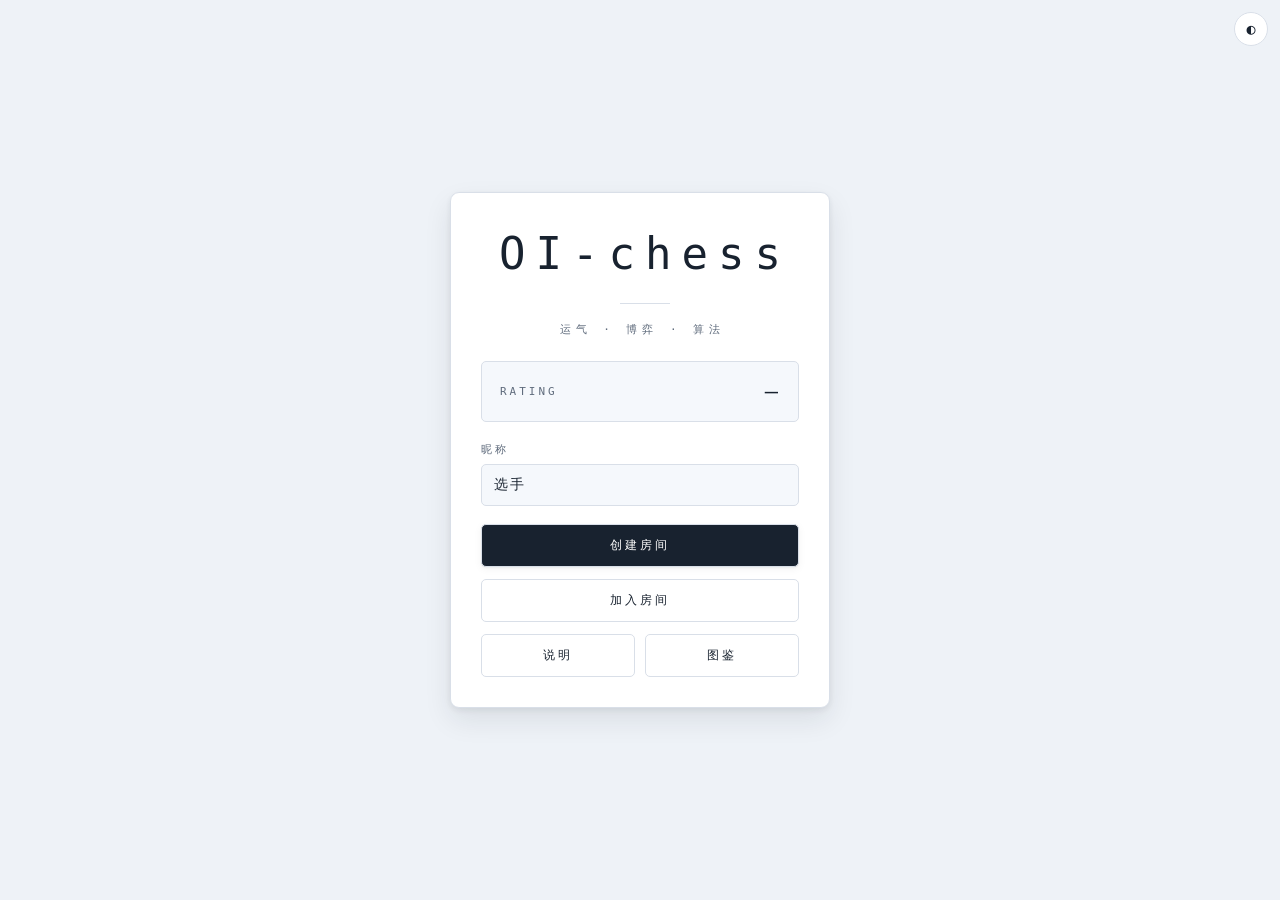
==== static/index.html @ ac48c3e6 "项目治理与可维护性（v1.7.5-maintainability） 批次 A：工程设施与文档 - 新增 MIT LICENSE（仓库 Public 但此前无授权声明） - 新增 GitHub Acti" ====
<!DOCTYPE html>
<html lang="zh-CN">
<head>
<meta charset="UTF-8">
<meta name="viewport" content="width=device-width, initial-scale=1.0, maximum-scale=1.0, user-scalable=no">
<title>OI-chess</title>
<meta name="oi-chess-release" content="v1.7.5-maintainability">
<link rel="stylesheet" href="/static/style.css?v=ui-polish-1">
</head>
<body>

<!-- ==================== 主菜单 ==================== -->
<div id="menu" class="screen active">
  <button class="theme-toggle" onclick="toggleTheme()" title="切换主题">◐</button>
  <div class="menu-content">
    <h1 class="logo">OI-chess</h1>
    <p class="subtitle">运气 · 博弈 · 算法</p>
    <div id="updateBanner" class="update-banner hidden" role="status"></div>

    <div class="profile-bar">
      <span class="profile-label">RATING</span>
      <span class="profile-rating" id="menuRating">—</span>
    </div>

    <div class="menu-actions">
      <div class="input-group">
        <label>昵称</label>
        <input type="text" id="nickname" value="选手" maxlength="12">
      </div>
      <button class="btn primary" onclick="createRoom()">创建房间</button>
      <button class="btn" onclick="showRoomList()">加入房间</button>
      <button class="btn" id="rejoinBtn" style="display:none" onclick="rejoin()">回到房间</button>
      <div class="menu-row">
        <button class="btn" onclick="openHelp()">说明</button>
        <button class="btn" onclick="openCodex()">图鉴</button>
      </div>
    </div>
    <div id="roomList" class="room-list hidden"></div>
  </div>
</div>

<!-- ==================== 等待大厅 ==================== -->
<div id="lobby" class="screen">
  <button class="theme-toggle" onclick="toggleTheme()" title="切换主题">◐</button>
  <div class="lobby-content">
    <h2>房间 <span id="roomIdLabel"></span></h2>
    <div id="playerList" class="player-list"></div>

    <div class="lobby-actions">
      <button class="btn" onclick="leaveRoom()">离开</button>
      <button class="btn primary" onclick="startGame()" id="startBtn">开始游戏</button>
    </div>

    <div class="chat-panel lobby-chat">
      <div class="chat-header"><span>聊天室</span></div>
      <div class="chat-messages" id="lobbyChatMessages"></div>
      <div class="chat-input-bar">
        <input type="text" id="lobbyChatInput" maxlength="200" placeholder="说点什么…"
               onkeydown="if(event.key==='Enter') sendChat('lobby')">
        <button class="btn small" onclick="sendChat('lobby')">发送</button>
      </div>
    </div>
  </div>
</div>

<!-- ==================== 游戏 ==================== -->
<div id="game" class="screen">

  <div class="game-controls">
    <button class="ctrl-btn fx-toggle" id="fxMode" onclick="toggleFxMode()" title="切换清晰 / 低特效模式" aria-label="切换特效强度" aria-pressed="false">FX</button>
    <button class="ctrl-btn" onclick="toggleTheme()" title="切换主题">◐</button>
    <button class="ctrl-btn danger" onclick="confirmExit()" title="退出对局">×</button>
  </div>

  <div class="game-layout">

    <!-- ========== 状态栏 ========== -->
    <aside class="panel panel-status">
      <div class="stat-group">
        <div class="stat">
          <span class="stat-label">心态</span>
          <div class="stat-bar"><div class="stat-fill" id="mindBar"></div></div>
          <span class="stat-value" id="mindVal">100</span>
        </div>
        <div class="stat">
          <span class="stat-label">理智</span>
          <div class="stat-bar"><div class="stat-fill" id="reasonBar"></div></div>
          <span class="stat-value" id="reasonVal">100</span>
        </div>
        <div class="stat">
          <span class="stat-label">精力</span>
          <div class="stat-bar"><div class="stat-fill" id="energyBar"></div></div>
          <span class="stat-value" id="energyVal">100</span>
        </div>
      </div>

      <div class="meta">
        <div><span>回合</span><span id="roundVal">1/10</span></div>
        <div><span>金币</span><span id="goldVal">10</span></div>
        <div><span>AC</span><span id="hpVal">100</span></div>
        <div><span>阶段</span><span id="phaseVal">准备</span></div>
        <div class="timer"><span id="timerLabel">倒计时</span><span id="timerVal">—</span></div>
      </div>

      <div class="opponents" id="opponents"></div>
      <div class="bonds hidden" id="bondList"></div>
      <small id="uiBuild" style="font-size:10px;color:var(--muted)">界面版本 ui-polish-1</small>
    </aside>

    <!-- ========== 棋盘 ========== -->
    <main class="panel panel-board">
      <div class="board-wrap" id="boardWrap">

        <!-- 准备阶段：4×8 正方形格子 -->
        <div id="prepBoard" class="board prep-board">
          <div class="grid-layer" id="gridLayerPrep"></div>
          <div class="cell-layer" id="cellLayerPrep"></div>
          <div class="unit-layer" id="unitLayerPrep"></div>
        </div>

        <!-- 战斗阶段：两块 4×8 上下排列，合并成 8×8 -->
        <div id="battleBoard" class="battle-board hidden">
          <div class="half-board opp-half" id="oppHalf">
            <div class="grid-layer" id="gridLayerOpp"></div>
            <div class="unit-layer" id="unitLayerOpp"></div>
          </div>
          <div class="half-board self-half" id="selfHalf">
            <div class="grid-layer" id="gridLayerSelf"></div>
            <div class="unit-layer" id="unitLayerSelf"></div>
          </div>
          <div class="fx-layer" id="fxLayer"></div>
        </div>

        <!-- 轮空提示 -->
        <div class="bye-badge hidden" id="byeBadge">轮 空</div>

      </div>

      <!-- 匹配 banner -->
      <div class="battle-banner hidden" id="battleBanner">
        <div class="banner-content">
          <span class="banner-name" id="bannerOpp">匹配中</span>
          <span class="banner-vs">VS</span>
          <span class="banner-name" id="bannerMe">你</span>
        </div>
      </div>
    </main>

    <!-- ========== 商店 / 备战席 ========== -->
    <aside class="panel panel-shop">
      <div class="shop">
        <div class="shop-header">
          <span>商店</span>
          <button class="btn small" id="refreshBtn" onclick="refreshShop()">刷新 免费</button>
        </div>
        <div id="shopList" class="shop-list"></div>
      </div>

      <div class="bench">
        <div class="bench-header">备战席</div>
        <div id="benchList" class="bench-list"></div>
      </div>

      <button class="btn primary ready-btn" onclick="toggleReady()" id="readyBtn">准备</button>
    </aside>

    <!-- ========== 聊天室 ========== -->
    <div class="panel panel-chat">
      <div class="chat-panel">
        <div class="chat-header"><span>聊天室</span></div>
        <div class="chat-messages" id="gameChatMessages"></div>
        <div class="chat-input-bar">
          <input type="text" id="gameChatInput" maxlength="200" placeholder="说点什么…"
                 onkeydown="if(event.key==='Enter') sendChat('game')">
          <button class="btn small" onclick="sendChat('game')">发送</button>
        </div>
      </div>
    </div>

  </div>

  <!-- ========== 结束横幅 ========== -->
  <div id="endBanner" class="end-banner hidden">
    <div class="end-inner">
      <div class="end-title" id="endTitle">胜利</div>
      <div class="end-sub" id="endSub"></div>
      <button class="btn primary" onclick="confirmExit()">返回主菜单</button>
    </div>
  </div>

  <div id="toast" class="toast"></div>
</div>

<!-- ==================== 说明模态框 ==================== -->
<div id="helpModal" class="modal">
  <div class="modal-inner">
    <button class="modal-close" onclick="closeModal('helpModal')">×</button>
    <h2 class="modal-title">游戏说明</h2>
    <div class="modal-body">
      <h3>一、回合流程</h3>
      <p>准备期（可购买、布阵，<b>无倒计时</b>）→ 所有存活玩家点击「准备」后<b>立即开战</b> → 战斗 30s（两块 4×8 棋盘合并为 8×8，棋子自动博弈）→ 结算 → 下一回合。</p>

      <h3>二、半场与站位</h3>
      <p>每人拥有 <b>4 行 × 8 列 = 32 格</b> 半场，最多 15 个棋子。8 人合计 256 格 = 16×16 大棋盘。棋盘格子始终是正方形，视角固定：自己永远在下方。</p>
      <p><b>双方完全镜像</b>：不管你是 A 还是 B，准备期棋盘的 <b>第 0 行都是自己的前排</b>（贴着中线），第 3 行都是后排；战斗期这一行也始终画在你半场最靠近对手的位置。同一份布阵放在谁手里含义完全一样。</p>
      <p>战斗中棋子不会越过中线：自己 y ∈ [4,7]，对手 y ∈ [0,3]。因此 <b>两个半场之间的最小距离是 4</b>，射程低于 4 的棋子将永远打不到对面后排——所有卡牌射程都 ≥ 4。棋子会优先沿较远的轴接近目标，该轴被中线挡住时自动改走另一轴，所以近战一定会绕到你面前。</p>

      <h3>三、属性</h3>
      <ul>
        <li><b>心态</b>（0~100）：≥70 造成伤害 <b>+10%</b>；&lt;30 造成伤害 <b>减半</b>、承受伤害 <b>+10%</b>；归零立即退赛。</li>
        <li><b>理智</b>（0~100）：买卡消耗，每回合 +16。归零后 <b>无法再购买任何卡牌</b>，且每回合额外 -8 心态（崩溃）。</li>
        <li><b>精力</b>（0~100）：买卡消耗卡面标注的数额，<b>主动技每次释放只花 1 点</b>（被动技不花），每回合 +25，卖卡返还一半。战斗结束时剩余的精力保留到下一回合。</li>
      </ul>

      <h3>四、攻击与技能</h3>
      <ul>
        <li>普攻 CD <b>2s</b>，被 BFS 减速后 CD <b>3s</b></li>
        <li>主动技 CD <b>6s</b>，每次释放消耗 <b>1 点精力</b>；精力为 0 时本次退回普攻</li>
        <li>全局伤害统一 <b>×1/3</b>，向下取整，无随机浮动</li>
        <li>只攻击本回合配对的对手，绝不打友军</li>
        <li>每张卡都有独立机制：<b>50 张卡 = 50 种技能</b>（14 张主动 / 36 张被动），互不重复，卡面描述即实际结算</li>
        <li>同流派的棋子会形成<b>羁绊</b>：2 / 4 / 6 张逐档激活，详见「十二、羁绊」</li>
        <li>同一费用的卡消耗相同，但<b>攻击/生命会按技能强弱微调</b>：技能越强，基础数值越低。数值都写在卡面上</li>
      </ul>

      <h3>五、生命、护盾与回血</h3>
      <ul>
        <li>卡牌显示 <b>当前生命/总生命</b>，新卡满血；有护盾时额外显示 <b>+N</b></li>
        <li>护盾先于生命被消耗，由「剪枝」产生，上限为生命上限的 50%</li>
        <li>生命 ≤ 0 时本场阵亡，但棋子保留在棋盘上，下一轮准备期按恢复规则复活</li>
        <li>治疗不能超过上限，回血向下取整</li>
        <li>每回合准备期，棋盘和备战席卡牌恢复已损生命值的 <b>70%</b></li>
      </ul>

      <h3>六、金币与等级</h3>
      <p>每回合金币 = max(18, (10 + 表现加成) × 1.2)，上限 <b>24</b>。等级每 2 回合 +1（1→5 级）。商店只刷新最低费（1 费）棋子，棋子价格不变；每轮首次刷新免费，第二次 <b>2 金</b>，之后每次 <b>+1 金</b>。</p>

      <h3>七、空场惩罚</h3>
      <p>战斗阶段只要你的棋盘为空，每 <b>2 秒</b> 扣 1 AC，实时淘汰——轮空玩家同样生效，制裁挂机不放棋子的玩家。</p>

      <h3>八、配对</h3>
      <ul>
        <li>每回合所有存活玩家参与配对，优先避开上一轮的对手，其次按血量接近配对</li>
        <li>人数为奇数时，一人 <b>轮空</b>，不扣血、不显示对手</li>
        <li>轮空玩家照常获得金币</li>
        <li>被淘汰的玩家不再参与配对；中途退出的玩家本轮即判出局，回合结束时清理</li>
      </ul>

      <h3>九、胜负与 Rating</h3>
      <ul>
        <li>小轮胜负按双方存活棋子的<b>星级之和</b>判定，败者 AC 减少两者之差</li>
        <li>AC ≤ 0 或心态 = 0：淘汰，<b>-20 Rating</b></li>
        <li>10 回合结束或只剩 1 人：金币最多者胜，Rating += 金币 / 3</li>
        <li>中途退出：<b>-30 Rating</b></li>
        <li>开局最少 2 人，不再要求偶数</li>
        <li>每个房间每局只为每名玩家记一次战绩（games 只在这里 +1）</li>
      </ul>

      <h3>十、操作</h3>
      <ul>
        <li>点商店卡 → 购买到备战席；卡面灰掉表示金币 / 精力 / 理智不足或备战席已满</li>
        <li>点备战席卡 → 选中 → 点自己半场空格 → 放置</li>
        <li>点自己的棋子 → 收回备战席；卖出 1 星返还购买金币，2 星返还 3 份金币−1，3 星返还 9 份金币−1，精力/理智按份数返还一半</li>
        <li>战斗期间禁止操作；除主动技外，所有被动都是常驻生效</li>
      </ul>

      <h3>十一、升星 / 合成</h3>
      <ul>
        <li>3 张<b>同名同星级</b>棋子自动合成下一星；3 张 2 星合成 3 星，最高 <b>3 星</b></li>
        <li>每升 1 星，生命与攻击 <b>×1.8</b>（2 星 1.8 倍，3 星 3.24 倍），技能伤害随攻击同步提高</li>
        <li>三张中只要有棋子在场上，合成后就留在场上（取第一张场上棋子的位置）；否则留在备战席第一张的位置</li>
        <li>合成后的棋子<b>满血</b>；遗传算法的击杀层数取三张中的最大值，仍最多 3 层</li>
        <li>棋子右上角显示 ★/★★/★★★；商店卡会显示已拥有进度，备战席满时若买下即可合成仍可购买</li>
      </ul>

      <h3>十二、羁绊</h3>
      <ul>
        <li>按<b>流派</b>统计你场上的棋子数量，同流派达到 <b>2 / 4 / 6</b> 张时自动激活对应档位</li>
        <li>档位 1：同流派棋子<b>攻击 +6%</b>；档位 2：再<b>生命 +8%</b>；档位 3：再<b>承伤 -6%</b></li>
        <li>羁绊只统计<b>你自己</b>场上的棋子，对手棋子不计入；开战后按上场时的羁绊结算</li>
        <li>左侧状态栏实时显示各流派的数量、当前档位与距离下一档还差几张</li>
        <li>场上最多 <b>20</b> 个棋子，备战席最多 <b>10</b> 张</li>
      </ul>
    </div>
  </div>
</div>

<!-- ==================== 图鉴模态框 ==================== -->
<div id="codexModal" class="modal">
  <div class="modal-inner modal-wide">
    <button class="modal-close" onclick="closeModal('codexModal')">×</button>
    <h2 class="modal-title">卡牌图鉴</h2>
    <div class="modal-body">
      <div id="codexList" class="codex-list">加载中…</div>
    </div>
  </div>
</div>

<script src="/static/script.js?v=ui-polish-1"></script>
</body>
</html>
---- static/style.css ----
:root {
  /* 页面底与面板表面分层；文字用柔和墨色，边框由纯黑改为低对比灰线 */
  --bg: #ffffff;
  --fg: #18222f;
  --muted: #5f6b7c;
  --line: #d9dfe8;
  --panel: #f4f7fb;
  --soft: #e6ebf2;

  --page: #eef2f7;
  --surface: #ffffff;
  --surface-2: #f5f8fc;
  --border-strong: #b7c2d1;
  --grid-line: #c6d1e0;
  --accent: #2f68d2;
  --accent-soft: #e9f0fd;
  --radius: 9px;
  --radius-sm: 5px;
  --shadow-sm: 0 1px 2px rgba(24, 34, 47, .05), 0 2px 8px rgba(24, 34, 47, .05);
  --shadow-md: 0 2px 6px rgba(24, 34, 47, .08), 0 12px 28px rgba(24, 34, 47, .09);

  --p0: #e88f8f; --p1: #e8b87f; --p2: #d8c87f; --p3: #8fc88f;
  --p4: #7fc8c8; --p5: #7fa0d8; --p6: #b09fd8; --p7: #a8a8a8;

  --dmg-color: #c9504f;
  --heal-color: #3f8a52;
  --skill-color: #8a5fa8;
  --debuff-color: #8a9099;
}
[data-theme="dark"] {
  --bg: #0f151d;
  --fg: #e8edf4;
  --muted: #97a3b5;
  --line: #2d3949;
  --panel: #161f2a;
  --soft: #243040;

  --page: #0a0f16;
  --surface: #151e29;
  --surface-2: #1c2734;
  --border-strong: #3d4b5f;
  --grid-line: #34425a;
  --accent: #6fa6ff;
  --accent-soft: #1b2c47;
  --shadow-sm: 0 1px 2px rgba(0, 0, 0, .35), 0 2px 10px rgba(0, 0, 0, .25);
  --shadow-md: 0 3px 10px rgba(0, 0, 0, .45), 0 14px 32px rgba(0, 0, 0, .38);

  --p0: #ff9f9f; --p1: #ffc38f; --p2: #e8dc9f; --p3: #9fdf9f;
  --p4: #9fe0e0; --p5: #9fbfff; --p6: #c8b0ff; --p7: #c8c8c8;

  --dmg-color: #ff8f8f;
  --heal-color: #8fd48f;
  --skill-color: #c8a6e0;
  --debuff-color: #b8b8b8;
}
* { margin: 0; padding: 0; box-sizing: border-box; }
html, body { height: 100%; overflow: hidden; -webkit-tap-highlight-color: transparent; }
body {
  font-family: 'SF Mono', Menlo, Consolas, monospace;
  /* 页面底比面板略深一档，三栏与卡片的白色表面才有层次 */
  background: var(--page); color: var(--fg);
  transition: background .3s, color .3s; font-size: 12px; line-height: 1.4;
}
.hidden { display: none !important; }
.screen { position: fixed; inset: 0; display: none; overflow: auto; }
.screen.active { display: flex; }

.theme-toggle, .ctrl-btn {
  width: 34px; height: 34px;
  border: 1px solid var(--line);
  background: var(--bg); color: var(--fg);
  font-size: 15px; cursor: pointer; border-radius: 50%;
  display: flex; align-items: center; justify-content: center;
  transition: all .2s; font-family: inherit; line-height: 1; padding: 0;
  user-select: none;
}
.theme-toggle { position: fixed; top: 12px; right: 12px; z-index: 100; }
.theme-toggle:hover { background: var(--fg); color: var(--bg); }
/* Top toolbar row: keeps controls off every panel instead of floating over them. */
.game-controls { display: flex; gap: 6px; align-self: flex-end; flex-shrink: 0; margin: 8px 10px 0; }
.ctrl-btn:hover { background: var(--fg); color: var(--bg); }
.ctrl-btn.danger { font-size: 18px; font-weight: 300; }
.ctrl-btn.danger:hover { background: #c0392b; border-color: #c0392b; color: #fff; }

.btn {
  padding: 12px 20px; background: transparent; border: 1px solid var(--line);
  color: var(--fg); font-size: 12px; letter-spacing: 3px;
  cursor: pointer; font-family: inherit; transition: all .2s; white-space: nowrap;
}
.btn:hover { background: var(--fg); color: var(--bg); }
.btn.primary { background: var(--fg); color: var(--bg); }
.btn.primary:hover { background: transparent; color: var(--fg); }
.btn.small { padding: 5px 9px; font-size: 11px; letter-spacing: 1px; }
.btn:disabled { opacity: .3; cursor: not-allowed; }
.btn:disabled:hover { background: transparent; color: var(--fg); }
.btn.primary:disabled:hover { background: var(--fg); color: var(--bg); }

#menu { align-items: center; justify-content: center; }
.menu-content { text-align: center; max-width: 380px; width: 100%; padding: 30px; }
.logo { font-size: 44px; font-weight: 200; letter-spacing: 10px; padding-left: 10px; margin-bottom: 12px; }
.logo::after { content: ''; display: block; width: 50px; height: 1px; background: var(--line); margin: 18px auto; }
.subtitle { font-size: 11px; color: var(--muted); letter-spacing: 5px; margin-bottom: 24px; padding-left: 5px; }
.profile-bar {
  display: flex; justify-content: space-between; align-items: center;
  padding: 14px 18px; border: 1px solid var(--line); margin-bottom: 20px; letter-spacing: 3px;
}
.profile-label { font-size: 11px; color: var(--muted); }
.profile-rating { font-size: 22px; font-weight: 300; letter-spacing: 2px; font-variant-numeric: tabular-nums; }
.menu-actions { display: flex; flex-direction: column; gap: 12px; }
.menu-row { display: flex; gap: 10px; }
.menu-row .btn { flex: 1; }
.input-group { text-align: left; margin-bottom: 6px; }
.input-group label { display: block; font-size: 11px; color: var(--muted); margin-bottom: 6px; letter-spacing: 3px; }
.input-group input {
  width: 100%; padding: 12px; background: transparent; border: 1px solid var(--line);
  color: var(--fg); font-size: 14px; font-family: inherit; outline: none; letter-spacing: 2px;
}
.input-group input:focus { background: var(--panel); }
/* 启动前检查更新的提示条：默认隐藏，只在发现新 Release 时插入主菜单。 */
.update-banner {
  position: relative; margin: 0 0 18px; padding: 9px 30px 9px 10px;
  border: 1px solid var(--heal-color); border-radius: 6px;
  background: var(--panel); color: var(--fg);
  font-size: 11px; line-height: 1.6; text-align: left; letter-spacing: 0;
}
.update-banner b { color: var(--heal-color); }
.update-banner .update-links { display: flex; gap: 12px; margin-top: 4px; }
.update-banner a { color: var(--heal-color); text-decoration: underline; }
.update-banner button {
  position: absolute; top: 4px; right: 6px;
  border: 0; background: transparent; color: var(--muted);
  font-size: 15px; cursor: pointer; font-family: inherit; line-height: 1;
}

.room-list { margin-top: 20px; text-align: left; border: 1px solid var(--line); max-height: 240px; overflow: auto; }
.room-item {
  padding: 12px 14px; border-bottom: 1px solid var(--line);
  cursor: pointer; display: flex; justify-content: space-between;
  align-items: center; font-size: 12px; transition: background .15s;
}
.room-item:last-child { border-bottom: none; }
.room-item:hover { background: var(--panel); }
.room-item .room-id { font-size: 11px; color: var(--muted); margin-top: 3px; }

#lobby { align-items: center; justify-content: center; }
.lobby-content { text-align: center; max-width: 480px; width: 100%; padding: 24px; }
.lobby-content h2 { font-weight: 200; letter-spacing: 5px; margin-bottom: 24px; font-size: 20px; }
#roomIdLabel { color: var(--muted); font-size: 14px; letter-spacing: 3px; }
.player-list { border: 1px solid var(--line); margin-bottom: 16px; }
.player-item {
  padding: 12px 16px; border-bottom: 1px solid var(--line);
  display: flex; justify-content: space-between; align-items: center;
  text-align: left; font-size: 13px; letter-spacing: 2px;
}
.player-item:last-child { border-bottom: none; }
.color-dot {
  display: inline-block; width: 10px; height: 10px; border-radius: 50%;
  margin-right: 8px; vertical-align: middle; border: 1px solid var(--line);
}
.host-tag { font-size: 11px; padding: 2px 8px; border: 1px solid var(--line); letter-spacing: 2px; }
.lobby-actions { display: flex; gap: 12px; justify-content: center; margin-bottom: 16px; }

.chat-panel {
  display: flex; flex-direction: column;
  border: 1px solid var(--line); background: var(--bg); min-height: 0;
}
.lobby-chat { height: 200px; text-align: left; }
.chat-header {
  padding: 8px 12px; border-bottom: 1px solid var(--line);
  font-size: 11px; letter-spacing: 3px; color: var(--muted); flex-shrink: 0;
}
.chat-messages {
  flex: 1; overflow-y: auto; padding: 8px 12px;
  display: flex; flex-direction: column; gap: 4px; font-size: 12px; min-height: 0;
}
.chat-msg { word-break: break-word; letter-spacing: 0.5px; }
.chat-msg .chat-name { color: var(--muted); margin-right: 6px; }
.chat-msg.self .chat-name { color: var(--fg); font-weight: 700; }
.chat-msg.system { color: var(--muted); font-style: italic; text-align: center; font-size: 11px; letter-spacing: 2px; }
.chat-input-bar {
  display: flex; gap: 4px; padding: 6px; border-top: 1px solid var(--line); flex-shrink: 0;
}
.chat-input-bar input {
  flex: 1; min-width: 0; padding: 6px 8px;
  background: transparent; border: 1px solid var(--line);
  color: var(--fg); font-family: inherit; font-size: 12px; outline: none; letter-spacing: 1px;
}
.chat-input-bar input:focus { background: var(--panel); }

#game.active { display: flex; flex-direction: column; overflow: hidden; }
.game-layout {
  display: grid;
  grid-template-columns: 170px 1fr 240px;
  grid-template-rows: 1fr auto;
  grid-template-areas: "status board shop" "chat chat chat";
  gap: 10px; height: auto; flex: 1; min-height: 0; padding: 10px;
}
.panel {
  border: 1px solid var(--line); background: var(--bg);
  min-width: 0; min-height: 0; overflow: hidden;
  padding: 12px; display: flex; flex-direction: column; gap: 12px;
}
.panel-status { grid-area: status; }
.panel-board { grid-area: board; padding: 0; position: relative; overflow: hidden; }
.panel-shop { grid-area: shop; }
.panel-chat { grid-area: chat; padding: 0; height: 130px; }
.panel-chat .chat-panel { border: none; height: 100%; }

.stat-group { display: flex; flex-direction: column; gap: 10px; }
.stat { display: grid; grid-template-columns: 34px 1fr 30px; gap: 6px; align-items: center; font-size: 11px; letter-spacing: 1px; }
.stat-bar { height: 5px; border: 1px solid var(--line); overflow: hidden; position: relative; }
.stat-fill { height: 100%; background: var(--fg); transition: width .3s; width: 100%; }
.stat-value { text-align: right; font-size: 11px; font-variant-numeric: tabular-nums; }
.meta {
  display: flex; flex-direction: column; gap: 6px;
  font-size: 11px; letter-spacing: 1px;
  padding-top: 10px; border-top: 1px solid var(--line);
}
.meta > div { display: flex; justify-content: space-between; }
.meta .timer { color: var(--dmg-color); font-weight: 700; font-variant-numeric: tabular-nums; }
.opponents { padding-top: 10px; border-top: 1px solid var(--line); font-size: 11px; overflow-y: auto; }
.opp { display: flex; justify-content: space-between; padding: 4px 0; letter-spacing: 1px; align-items: center; }
.opp.self { font-weight: 700; }
.opp.opponent { text-decoration: underline; text-underline-offset: 3px; }
.opp.dead { opacity: 0.4; }
.opp.dead span:first-child { text-decoration: line-through; }
.opp-tag { font-size: 9px; color: var(--muted); letter-spacing: 1px; }

/* ---------- 羁绊面板：同流派 2/4/6 档自动激活 ---------- */
.bonds {
  padding-top: 10px; border-top: 1px solid var(--line);
  font-size: 11px; letter-spacing: 1px;
  flex: 0 1 auto; min-height: 0; overflow-y: auto;
}
.bonds-title { color: var(--muted); font-size: 10px; margin-bottom: 6px; }
.bond {
  display: grid; grid-template-columns: 1fr auto auto;
  grid-template-areas: "name count next" "dots dots dots" "eff eff eff";
  gap: 2px 4px; padding: 4px 0;
  border-bottom: 1px dotted var(--line); align-items: center;
}
.bond:last-child { border-bottom: none; }
.bond-name { grid-area: name; }
.bond.on .bond-name { font-weight: 700; }
.bond-count { grid-area: count; font-variant-numeric: tabular-nums; }
.bond-next { grid-area: next; font-size: 9px; color: var(--muted); }
.bond-max { opacity: 0.6; }
.bond-dots { grid-area: dots; display: flex; gap: 3px; }
.bond-dot { width: 5px; height: 5px; border-radius: 50%; border: 1px solid var(--line); }
.bond-dot.on { background: var(--fg); border-color: var(--fg); }
.bond-eff { grid-area: eff; font-size: 9px; color: var(--muted); }
.bond.on .bond-eff { color: var(--fg); }
.bond-none { opacity: 0.45; }

.board-wrap {
  width: 100%; height: 100%; min-width: 0; min-height: 0;
  display: flex; align-items: center; justify-content: center;
  padding: 12px; position: relative; overflow: hidden;
}
.board.prep-board {
  position: relative; background: var(--bg); border: 1px solid var(--line);
  user-select: none; touch-action: manipulation;
  --cell-size: 30px;
}
.battle-board {
  position: relative; display: flex; flex-direction: column;
  align-items: center; gap: 0;
  /* 战斗棋盘从首帧即为合并的 8×8：旧的 60px 分离间距不计入
     fitBoard 的可用高度，半屏时两块半场会被 board-wrap 裁掉；
     FX 层又按合并坐标绘制，分离状态会让弹道与棋子错位。
     .merged / .solo 仍保留，供渲染代码与轮空逻辑使用。 */
  --cell-size: 30px;
}
.battle-board.merged { gap: 0; }
.half-board {
  position: relative; background: var(--bg); border: 1px solid var(--line);
}
.grid-layer, .cell-layer, .unit-layer, .fx-layer {
  position: absolute; inset: 0; pointer-events: none;
}
.cell-layer { pointer-events: auto; }
.fx-layer { z-index: 10; pointer-events: none; overflow: hidden; }
.grid-layer { display: grid; }
.grid-cell { border-right: 1px solid var(--grid-line); border-bottom: 1px solid var(--grid-line); }
.grid-cell.no-right { border-right: none; }
.grid-cell.no-bottom { border-bottom: none; }
.cell { position: absolute; cursor: pointer; transition: background .15s; }
.cell:hover { background: rgba(128, 128, 128, 0.06); }

.unit {
  position: absolute; left: 0; top: 0; padding: 1px; z-index: 5;
  --owner-color: var(--p7);
  will-change: transform;
}
.unit-inner {
  position: relative;
  width: 100%; height: 100%;
  border: 1px solid var(--owner-color);
  background: var(--bg);
  overflow: hidden;
  transition: border-color .18s;
}
.unit.self .unit-inner { border-width: 2px; }
/* 羁绊徽标：棋子左上角的档位点，亮几颗就是第几档 */
.unit-bond {
  position: absolute; top: 1px; left: 2px;
  display: flex; gap: 2px; z-index: 3; pointer-events: none;
}
.unit-bond i {
  width: calc(var(--cell-size) * 0.16); height: calc(var(--cell-size) * 0.16);
  border-radius: 50%; background: rgba(255, 255, 255, .14);
}
.unit-bond i.on {
  background: #f7b731; box-shadow: 0 0 4px rgba(247, 183, 49, .9);
}
.unit-bond[data-tier="3"] i.on {
  background: #ff6b6b; box-shadow: 0 0 5px rgba(255, 107, 107, .9);
}
.unit-name {
  font-weight: 700; font-size: calc(var(--cell-size) * 0.24);
  white-space: nowrap; overflow: hidden; text-overflow: ellipsis;
  max-width: 100%; letter-spacing: 0; color: var(--owner-color);
}
.unit-stat {
  font-size: calc(var(--cell-size) * 0.15);
  color: var(--muted); font-variant-numeric: tabular-nums;
}
.unit-body.hit { animation: shake .26s ease-out; }
@keyframes shake {
  0%, 100% { transform: translate(0, 0); }
  20% { transform: translate(-2px, 0); }
  40% { transform: translate(2px, 0); }
  60% { transform: translate(-1px, 1px); }
  80% { transform: translate(1px, -1px); }
}

.float-text {
  position: absolute; font-weight: 700; pointer-events: none; white-space: nowrap;
  letter-spacing: 0; transform: translate(-50%, -50%); z-index: 20;
  text-shadow: 0 0 3px var(--bg), 0 0 3px var(--bg), 0 0 3px var(--bg);
  font-variant-numeric: tabular-nums;
}
.float-text.damage { color: var(--dmg-color); font-size: 14px; animation: floatUp 1s ease-out forwards; }
.float-text.heal { color: var(--heal-color); font-size: 14px; animation: floatUp 1s ease-out forwards; }
.float-text.skill { color: var(--skill-color); font-size: 12px; letter-spacing: 2px; animation: floatUp 1.2s ease-out forwards; }
@keyframes floatUp {
  0%   { opacity: 0; transform: translate(-50%, -50%) scale(0.72); }
  12%  { opacity: 1; transform: translate(-50%, -56%) scale(1.14); }
  28%  { opacity: 1; transform: translate(-50%, -76%) scale(1.0); }
  60%  { opacity: 1; }
  100% { opacity: 0; transform: translate(-50%, -180%) scale(0.94); }
}

.projectile {
  position: absolute; width: 12px; height: 12px; border-radius: 50%;
  background: var(--fx-color, var(--p0));
  box-shadow: 0 0 8px var(--fx-color, var(--p0));
  transform: translate(-50%, -50%);
  pointer-events: none; z-index: 15;
}

.battle-banner {
  position: absolute; top: 50%; left: 50%;
  transform: translate(-50%, -50%);
  background: var(--bg); border: 1px solid var(--line);
  padding: 16px 40px; z-index: 200;
  animation: bannerFade 2.9s cubic-bezier(.2, .8, .3, 1) forwards;
}
.battle-banner .banner-content {
  display: flex; gap: 24px; align-items: center;
  font-size: 20px; letter-spacing: 4px;
}
.battle-banner .banner-vs {
  font-weight: 200; color: var(--muted); font-size: 14px; letter-spacing: 3px;
}
@keyframes bannerFade {
  0%   { opacity: 0; transform: translate(-50%, -50%) scale(0.85); }
  15%  { opacity: 1; transform: translate(-50%, -50%) scale(1); }
  80%  { opacity: 1; }
  100% { opacity: 0; transform: translate(-50%, -60%) scale(1); }
}

.shop, .bench { display: flex; flex-direction: column; gap: 8px; min-height: 0; }
.shop { flex: 1; overflow: hidden; }
.shop-header, .bench-header {
  display: flex; justify-content: space-between; align-items: center;
  font-size: 11px; letter-spacing: 3px;
  padding-bottom: 6px; border-bottom: 1px solid var(--line); flex-shrink: 0;
}
.shop-list { display: flex; flex-direction: column; gap: 5px; overflow-y: auto; flex: 1; min-height: 0; }
.shop-card {
  border: 1px solid var(--line); padding: 8px; cursor: pointer;
  transition: background .15s; font-size: 11px; flex-shrink: 0;
}
.shop-card:hover { background: var(--panel); }
.shop-card.disabled { opacity: .35; cursor: not-allowed; }
.shop-card.disabled:hover { background: transparent; }
.card-name {
  font-weight: 700; display: flex; justify-content: space-between;
  align-items: center; margin-bottom: 3px; font-size: 11px; letter-spacing: 1px;
}
.card-cost { font-size: 11px; }
.card-trait { font-size: 10px; color: var(--muted); margin-bottom: 3px; letter-spacing: 0.5px; }
.card-stats { font-size: 10px; color: var(--fg); opacity: .9; margin-bottom: 3px; letter-spacing: 0.5px; font-weight: 700; }
.card-flavor {
  font-size: 10px; color: var(--muted); line-height: 1.35;
  font-style: italic; opacity: .85; margin-bottom: 2px;
}
.card-desc { font-size: 10px; color: var(--fg); opacity: .92; line-height: 1.4; }
.bench-list { display: flex; flex-wrap: wrap; gap: 3px; min-height: 40px; overflow-y: auto; }
.bench-card {
  border: 1px solid var(--line); padding: 3px 7px;
  font-size: 11px; cursor: pointer; transition: all .15s; letter-spacing: 1px;
}
.bench-card:hover { background: var(--panel); }
.bench-card.selected { background: var(--fg); color: var(--bg); }
.ready-btn { margin-top: auto; flex-shrink: 0; }
.ready-btn.ready { background: transparent; color: var(--fg); }

.modal {
  position: fixed; inset: 0; background: rgba(0, 0, 0, 0.45);
  display: none; align-items: center; justify-content: center;
  z-index: 300; padding: 20px;
}
.modal.active { display: flex; }
.modal-inner {
  position: relative; background: var(--bg); color: var(--fg);
  border: 1px solid var(--line); max-width: 520px; width: 100%; max-height: 85vh;
  display: flex; flex-direction: column;
}
.modal-wide { max-width: 760px; }
.modal-close {
  position: absolute; top: 10px; right: 10px; width: 30px; height: 30px;
  border: 1px solid var(--line); background: var(--bg); color: var(--fg);
  border-radius: 50%; cursor: pointer; font-size: 16px; line-height: 1;
  font-family: inherit; display: flex; align-items: center; justify-content: center; padding: 0;
}
.modal-close:hover { background: var(--fg); color: var(--bg); }
.modal-title {
  padding: 20px 24px; font-weight: 200; letter-spacing: 6px; font-size: 20px;
  border-bottom: 1px solid var(--line); flex-shrink: 0;
}
.modal-body { padding: 20px 24px; overflow-y: auto; font-size: 13px; line-height: 1.75; letter-spacing: 0.5px; }
.modal-body h3 { font-size: 13px; font-weight: 700; margin: 16px 0 8px; letter-spacing: 2px; }
.modal-body h3:first-child { margin-top: 0; }
.modal-body p { margin-bottom: 8px; }
.modal-body ul { padding-left: 20px; margin-bottom: 8px; }
.modal-body li { margin-bottom: 4px; }
.modal-body b { font-weight: 700; }
.codex-list { display: grid; grid-template-columns: repeat(2, 1fr); gap: 8px; }
.codex-note {
  grid-column: 1 / -1; font-size: 11px; line-height: 1.6;
  color: var(--muted); padding: 6px 0; border-bottom: 1px solid var(--line);
}
.codex-note b { color: var(--fg); }
.codex-card { border: 1px solid var(--line); padding: 10px; display: flex; flex-direction: column; gap: 4px; font-size: 11px; }
.codex-card .cc-head { display: flex; justify-content: space-between; align-items: baseline; font-size: 12px; font-weight: 700; }
.codex-card .cc-meta { color: var(--muted); font-size: 10px; }
.codex-card .cc-skill { display: flex; justify-content: space-between; align-items: baseline; gap: 6px; }
.codex-card .cc-skill-name { font-size: 11px; font-weight: 700; }
.codex-card .cc-skill-id { font-size: 9px; color: var(--muted); font-family: ui-monospace, Menlo, Consolas, monospace; }
.codex-card .cc-stats { font-size: 10px; color: var(--muted); font-variant-numeric: tabular-nums; }
.codex-card .cc-flavor {
  font-size: 11px; line-height: 1.4; margin-top: 4px;
  font-style: italic; color: var(--muted); opacity: .85;
}
.codex-card .cc-desc { font-size: 11px; line-height: 1.4; margin-top: 2px; }
.codex-section {
  grid-column: 1 / -1; font-size: 12px; letter-spacing: 3px;
  color: var(--muted); padding: 8px 0 4px;
  border-bottom: 1px solid var(--line); margin-top: 8px;
}
.codex-section:first-child { margin-top: 0; }

.end-banner {
  position: fixed; inset: 0; background: rgba(0, 0, 0, 0.5);
  display: flex; align-items: center; justify-content: center; z-index: 400;
}
.end-inner {
  background: var(--bg); color: var(--fg); border: 1px solid var(--line);
  padding: 40px 60px; text-align: center;
  display: flex; flex-direction: column; gap: 20px; max-width: 400px;
}
.end-title { font-size: 42px; font-weight: 200; letter-spacing: 12px; padding-left: 12px; }
.end-sub { font-size: 12px; color: var(--muted); letter-spacing: 3px; }

.toast {
  position: fixed; bottom: 30px; left: 50%; transform: translateX(-50%);
  background: var(--fg); color: var(--bg); padding: 10px 20px;
  font-size: 11px; letter-spacing: 2px;
  opacity: 0; pointer-events: none; transition: opacity .3s;
  z-index: 1000; white-space: normal; text-align: center; max-width: calc(100vw - 24px);
}
.toast.show { opacity: 1; }

@media (max-width: 1000px) {
  .game-layout {
    grid-template-columns: 1fr;
    grid-template-rows: auto 1fr auto auto;
    grid-template-areas: "status" "board" "shop" "chat";
    gap: 8px; padding: 8px;
  }
  .panel { padding: 8px 10px; gap: 8px; }
  .panel-chat { height: 110px; padding: 0; }
  .panel-status { flex-direction: row; align-items: center; overflow-x: auto; overflow-y: hidden; flex-wrap: nowrap; padding-right: 10px; }
  .stat-group { flex-direction: row; gap: 10px; flex: 1; min-width: 0; }
  .stat { grid-template-columns: auto 1fr auto; gap: 4px; min-width: 104px; flex: 0 0 auto; }
  .stat-bar { min-width: 24px; }
  .panel-status #uiBuild { display: none; }
  .stat-label { white-space: nowrap; }
  .meta {
    flex-direction: row; gap: 12px; padding-top: 0; padding-left: 12px;
    border-top: none; border-left: 1px solid var(--line);
    flex-shrink: 0; white-space: nowrap;
  }
  .opponents { display: none; }
  .bonds { display: none; }
  .panel-shop { flex-direction: row; align-items: stretch; overflow: hidden; padding: 6px 8px; gap: 8px; height: 132px; }
  .shop { flex-direction: row; flex: 1; min-width: 0; gap: 6px; overflow: visible; }
  .shop-header {
    flex-direction: column; justify-content: center; align-items: flex-start;
    border-bottom: none; border-right: 1px solid var(--line);
    padding-right: 8px; padding-bottom: 0; flex-shrink: 0; gap: 4px;
  }
  .shop-list {
    flex-direction: row; overflow-x: auto; overflow-y: auto;
    flex: 1; min-width: 0; gap: 5px; align-items: flex-start;
    scrollbar-width: thin; scrollbar-color: var(--muted) transparent;
    padding-bottom: 3px;
  }
  .shop-card {
    min-width: clamp(108px, 12.5vw, 150px);
    max-width: clamp(108px, 12.5vw, 150px);
    flex-shrink: 0; font-size: 10px; padding: 6px;
  }
  .card-name { font-size: 11px; }
  /* 窄屏塞不下完整流派行，只留射程与主动/被动，保证技能效果有位置 */
  .ct-extra { display: none; }
  .card-trait { white-space: nowrap; overflow: hidden; }
  /* 技能效果是决策依据，窄屏也必须留在卡面上；风格文案保持次一级 */
  .card-flavor { font-size: 9px; margin-bottom: 2px; }
  .card-desc { font-size: 10px; }
  .bench { flex-direction: row; align-items: center; gap: 6px; flex-shrink: 0; }
  .bench-header {
    border-bottom: none; border-right: 1px solid var(--line);
    padding-right: 8px; padding-bottom: 0; flex-shrink: 0;
    writing-mode: vertical-rl; letter-spacing: 4px;
  }
  .bench-list { flex-wrap: nowrap; overflow-x: auto; min-height: 30px; max-width: 140px; }
  .ready-btn { margin-top: 0; margin-left: auto; padding: 10px 16px; flex-shrink: 0; }
  .codex-list { grid-template-columns: 1fr; }
}
@media (max-width: 600px) {
  body { font-size: 11px; }
  .theme-toggle { width: 28px; height: 28px; font-size: 12px; top: 8px; right: 8px; }
  .game-controls { top: 8px; right: 8px; gap: 4px; }
  .ctrl-btn { width: 28px; height: 28px; font-size: 12px; }
  .ctrl-btn.danger { font-size: 15px; }
  .game-layout { grid-template-rows: auto 1fr auto auto; gap: 5px; padding: 5px; }
  .panel { padding: 6px 8px; gap: 6px; }
  .panel-chat { height: 90px; }
  .stat { min-width: 70px; font-size: 10px; }
  .stat-label { display: none; }
  .stat-bar { min-width: 30px; }
  .meta { font-size: 10px; gap: 8px; padding-left: 8px; }
  .shop-card { min-width: clamp(88px, 16vw, 108px); max-width: clamp(88px, 16vw, 108px); padding: 5px; }
  .card-trait { display: none; }
  .bench-list { max-width: 100px; }
  .bench-card { padding: 2px 5px; font-size: 10px; }
  .ready-btn { padding: 8px 12px; font-size: 11px; letter-spacing: 2px; }
  .profile-bar { padding: 10px 14px; }
  .profile-rating { font-size: 18px; }
  .end-inner { padding: 30px 30px; }
  .end-title { font-size: 30px; letter-spacing: 8px; padding-left: 8px; }
  .modal-title { font-size: 16px; padding: 16px 18px; }
  .modal-body { padding: 16px 18px; font-size: 11px; }
}
/* 轮空 */
.bye-badge {
  position: absolute;
  top: 20px;
  left: 50%;
  transform: translateX(-50%);
  padding: 8px 24px;
  border: 1px solid var(--line);
  background: var(--bg);
  color: var(--muted);
  letter-spacing: 8px;
  font-size: 14px;
  z-index: 10;
}
.battle-board.solo #oppHalf { display: none; }
.battle-board.solo { gap: 0; }
/* ============================================================
   动画层 · v1.6.0
   ------------------------------------------------------------
   原则：
   1. 位移一律走 transform（合成层），不碰 left/top，避免重排
   2. 抖动/前倾/施法分别挂在 .unit-body / .unit-inner 上，互不抢占
   3. 所有特效都是「加类触发」，js 负责移除或让动画自然结束
   ============================================================ */

/* ---------- 棋子入场 ---------- */
.unit.spawn .unit-inner {
  animation: unitSpawn .32s cubic-bezier(.2, 1.35, .4, 1) backwards;
  animation-delay: var(--delay, 0ms);
}
@keyframes unitSpawn {
  0%   { opacity: 0; transform: scale(.35) translateY(-45%); }
  100% { opacity: 1; transform: scale(1) translateY(0); }
}

/* ---------- 受伤抖动 ---------- */
.unit-body.hit { animation: shake .26s ease-out; }

/* ---------- 攻击前倾 ---------- */
.unit-inner.attacking { animation: lunge .24s ease-out; }
@keyframes lunge {
  0%   { transform: translate(0, 0) scale(1); }
  28%  { transform: translate(calc(var(--lx, 0) * 5px), calc(var(--ly, 0) * 5px)) scale(1.05); }
  100% { transform: translate(0, 0) scale(1); }
}

/* ---------- 施法脉冲 ---------- */
.unit-inner.casting { animation: castPulse .52s cubic-bezier(.2, .8, .3, 1); }
@keyframes castPulse {
  0%   { transform: scale(1); box-shadow: inset 0 0 0 0 var(--owner-color); }
  35%  { transform: scale(1.16); box-shadow: inset 0 0 0 2px var(--owner-color); }
  100% { transform: scale(1); box-shadow: inset 0 0 0 0 var(--owner-color); }
}

/* ---------- 受疗 ---------- */
.unit-inner.healed { animation: healGlow .5s ease-out; }
@keyframes healGlow {
  0%   { box-shadow: inset 0 0 0 2px var(--heal-color); }
  100% { box-shadow: inset 0 0 0 0 var(--heal-color); }
}

/* ---------- 阵亡 ---------- */
.unit.dying { z-index: 1; pointer-events: none; }
.unit.dying .unit-inner { animation: unitDie .4s cubic-bezier(.4, 0, .75, 0) forwards; }
@keyframes unitDie {
  0%   { opacity: 1; transform: scale(1) rotate(0deg); }
  30%  { opacity: 1; transform: scale(1.08) rotate(-3deg); }
  100% { opacity: 0; transform: scale(.55) rotate(-9deg); }
}

/* ---------- 棋子状态：血条 / 护盾 / 减速 / 濒死 ---------- */
.unit-inner { position: relative; overflow: hidden; padding: 1px; }
.unit-body {
  position: relative; width: 100%; height: 100%;
  display: flex; flex-direction: column;
  align-items: center; justify-content: center;
  padding: 0 0 3px; text-align: center; line-height: 1.05;
}
.unit-bar {
  position: absolute; left: 2px; right: 2px; bottom: 1px; height: 3px;
  background: var(--soft); overflow: hidden;
}
.hp-fill {
  position: absolute; inset: 0; background: var(--fg);
  transform-origin: left center; transition: transform .2s linear, background .3s;
}
.shield-fill {
  position: absolute; inset: 0; background: var(--p4);
  transform-origin: right center; transition: transform .2s linear;
}
.unit.low  .hp-fill { background: var(--dmg-color); }
.unit.mid  .hp-fill { background: var(--p1); }
.unit.shielded .unit-inner { box-shadow: inset 0 0 0 1px var(--p4); }
.unit.hurt .unit-inner { border-color: var(--dmg-color); }
.unit.slowed .unit-inner { border-style: dashed; opacity: .82; }
.unit.slowed .unit-inner::after {
  content: ''; position: absolute; top: 2px; right: 2px;
  width: 4px; height: 4px; border-radius: 50%;
  background: var(--p4); animation: pulse 1.3s ease-in-out infinite;
}
@keyframes pulse {
  0%, 100% { opacity: .25; }
  50%      { opacity: 1; }
}
.unit.low .unit-inner { animation: dangerPulse 1.1s ease-in-out infinite; }
@keyframes dangerPulse {
  0%, 100% { box-shadow: inset 0 0 0 0 var(--dmg-color); }
  50%      { box-shadow: inset 0 0 0 1px var(--dmg-color); }
}

/* ---------- 浮动文字 ---------- */
.float-text { will-change: transform, opacity; }
.float-text.damage.big  { font-size: 17px; }
.float-text.damage.huge { font-size: 21px; letter-spacing: -.5px; }
.float-text.shield { color: var(--p4); font-size: 11px; animation: floatUp .9s ease-out forwards; }

/* ---------- 弹道 ---------- */
.projectile {
  width: 9px; height: 9px;
  background: radial-gradient(circle at 35% 35%, #fff 0%, var(--fx-color, var(--p0)) 65%);
  box-shadow: 0 0 10px var(--fx-color, var(--p0));
}
.projectile::before {
  content: ''; position: absolute;
  right: 50%; top: 50%; width: 22px; height: 2px; margin-top: -1px;
  background: linear-gradient(to left, var(--fx-color, var(--p0)), transparent);
  transform-origin: right center;
  transform: rotate(var(--ang, 0rad));
  opacity: .8;
}

/* ---------- 命中爆点 ---------- */
.impact {
  position: absolute; width: 16px; height: 16px;
  border: 2px solid var(--fx-color, var(--fg)); border-radius: 50%;
  pointer-events: none; z-index: 16;
  animation: ringOut .42s cubic-bezier(.2, .75, .3, 1) forwards;
}
.impact.big { border-width: 2px; }
.impact.shield-ring { border-color: var(--p4); border-style: dashed; }
@keyframes ringOut {
  0%   { transform: translate(-50%, -50%) scale(.25); opacity: .95; }
  100% { transform: translate(-50%, -50%) scale(2.5); opacity: 0; }
}

/* ---------- 施法光环 ---------- */
.cast-ring {
  position: absolute; width: 20px; height: 20px;
  border: 1px solid var(--fx-color, var(--fg)); border-radius: 50%;
  pointer-events: none; z-index: 14;
  animation: ringOut .5s cubic-bezier(.2, .75, .3, 1) forwards;
}

/* ---------- 阵亡碎片 ---------- */
.death-burst {
  position: absolute; width: 18px; height: 18px;
  border: 2px solid var(--fx-color, var(--fg)); border-radius: 2px;
  pointer-events: none; z-index: 17;
  animation: deathBurst .5s cubic-bezier(.3, 0, .7, 0) forwards;
}
.death-burst::after {
  content: ''; position: absolute; inset: 2px;
  background: var(--fx-color, var(--fg)); opacity: .5;
}
@keyframes deathBurst {
  0%   { transform: translate(-50%, -50%) scale(.4) rotate(0deg); opacity: .95; }
  100% { transform: translate(-50%, -50%) scale(2.1) rotate(45deg); opacity: 0; }
}

/* ---------- 界面切换 ---------- */
.screen.active { animation: screenIn .26s ease-out; }
@keyframes screenIn {
  from { opacity: 0; }
  to   { opacity: 1; }
}
.modal.active { animation: fadeIn .2s ease-out; }
@keyframes fadeIn {
  from { opacity: 0; }
  to   { opacity: 1; }
}
.modal.active .modal-inner { animation: modalIn .28s cubic-bezier(.2, 1.1, .4, 1); }
@keyframes modalIn {
  from { opacity: 0; transform: translateY(10px) scale(.97); }
  to   { opacity: 1; transform: translateY(0) scale(1); }
}

/* ---------- 结算横幅 ---------- */
.end-banner { animation: fadeIn .25s ease-out; }
.end-inner { animation: endIn .45s cubic-bezier(.2, 1.05, .4, 1); }
@keyframes endIn {
  0%   { opacity: 0; transform: scale(.92) translateY(14px); }
  100% { opacity: 1; transform: scale(1) translateY(0); }
}
.end-title { animation: titleIn .6s cubic-bezier(.2, 1.1, .4, 1) backwards; animation-delay: .1s; }
@keyframes titleIn {
  0%   { opacity: 0; letter-spacing: 30px; }
  100% { opacity: 1; letter-spacing: 12px; }
}

/* ---------- 备战期：选中卡牌后高亮可放置格 ---------- */
.prep-board.placing .cell:not(.occupied) { background: rgba(128, 128, 128, .06); }
.prep-board.placing .cell:not(.occupied):hover { background: rgba(128, 128, 128, .2); }
.prep-board.placing .cell.occupied:hover { background: rgba(201, 90, 90, .14); }

/* ---------- 尊重系统「减少动态效果」 ---------- */
@media (prefers-reduced-motion: reduce) {
  .unit.spawn .unit-inner,
  .unit-body.hit,
  .unit-inner.attacking, .unit-inner.casting, .unit-inner.healed,
  .unit.low .unit-inner, .unit.slowed .unit-inner::after,
  .screen.active, .modal.active, .modal.active .modal-inner,
  .end-banner, .end-inner, .end-title,
  .impact, .cast-ring, .death-burst { animation: none !important; }
  .unit.dying .unit-inner { animation-duration: .01s !important; }
  .battle-banner { animation-duration: .01s !important; }
}

/* ===== 清晰战斗反馈 v2：语义、范围与状态优先，避免满屏闪光 ===== */
:root { --fx-control: #327ea8; --fx-burst: #a366bd; --fx-delay: #bc8038; --fx-haste: #278b77; }
[data-theme="dark"] { --fx-control:#8acdf4; --fx-burst:#ceb2ed; --fx-delay:#e9bd72; --fx-haste:#83d8b7; }
.fx-toggle { font-size:10px; font-weight:700; letter-spacing:-.7px; }
.unit-inner { isolation:isolate; }
.unit-name { position:relative; z-index:2; }
.unit-tags { position:absolute; top:2px; left:2px; right:2px; font-size:clamp(7px,.68vw,10px); line-height:1; color:var(--fx-haste); white-space:nowrap; letter-spacing:0; font-weight:700; pointer-events:none; }
.unit-ready { position:absolute; left:2px; right:2px; bottom:0; height:1px; background:transparent; }
.unit-ready i { display:block; height:100%; width:100%; transform-origin:left; background:var(--muted); opacity:.65; }
.unit-bar { bottom:3px; }
.unit.aura-source::before { content:''; position:absolute; inset:-94%; border:1px dashed var(--fx-haste); border-radius:9px; opacity:.38; pointer-events:none; background:color-mix(in srgb,var(--fx-haste) 4%,transparent); }
.unit.aura-source .unit-inner { border-color:var(--fx-haste); }
.unit.hasted .unit-ready i { background:var(--fx-haste); opacity:1; }
.unit.stalled .unit-inner { border-style:dotted; border-color:var(--fx-delay); }
.unit.stalled .unit-tags { color:var(--fx-delay); }
.unit.stalled .unit-ready i { background:var(--fx-delay); opacity:.35; }
.unit.delayed-mark .unit-inner { box-shadow:inset 0 0 0 1px var(--fx-delay); }
.unit.slowed .unit-inner { opacity:1; }
.unit.slowed .unit-tags { color:var(--fx-control); }
.unit.slowed .unit-inner::after { animation:none; border-radius:0; width:5px; height:2px; top:auto; bottom:7px; }
.unit.low .unit-inner { animation:none; }
.unit.low .unit-name { color:var(--dmg-color); }
.fx-trace { position:absolute; height:2px; margin-top:-1px; transform-origin:left center; pointer-events:none; z-index:11; }
.fx-trace::after { content:''; position:absolute; inset:0; transform-origin:left center; background:linear-gradient(90deg,transparent,var(--fx-color,var(--fg))); animation:traceClear .2s ease-out forwards; }
.fx-trace.control::after { background:var(--fx-control); height:1px; }
.fx-trace.delay::after { background:repeating-linear-gradient(90deg,var(--fx-delay) 0 4px,transparent 4px 8px); }
.fx-trace.burst::after { background:linear-gradient(90deg,transparent,var(--fx-burst)); height:3px; }
.fx-trace.reflect::after { background:var(--fx-delay); height:1px; }
@keyframes traceClear { 0%{opacity:.85;transform:scaleX(.2)} 25%{opacity:.7;transform:scaleX(1)} 100%{opacity:0;transform:scaleX(1)} }
.fx-cell { position:absolute; box-sizing:border-box; transform:translate(-50%,-50%); border:1px solid var(--owner-color,var(--fg)); background:color-mix(in srgb,var(--fg) 4%,transparent); border-radius:3px; animation:cellClear .4s ease-out forwards; pointer-events:none; z-index:10; }
.fx-cell.control { border-color:var(--fx-control); border-style:dashed; }
.fx-cell.delay { border-color:var(--fx-delay); border-style:dotted; }
.fx-cell.burst { border-color:var(--fx-burst); }
@keyframes cellClear { 0%{opacity:.7} 100%{opacity:0} }
.impact { animation-duration:.26s; border-width:1px; box-shadow:none; }
.impact.big { border-width:2px; }
.cast-ring { animation-duration:.32s; opacity:.65; }
.float-text.damage { font-weight:600; animation-duration:.72s; text-shadow:0 1px 0 var(--bg); }
.float-text.skill { font-size:10px!important; letter-spacing:.5px; opacity:.8; animation-duration:.7s; }
.unit-inner.attacking { animation-duration:.15s; }
.unit.hurt .unit-inner { transition:border-color .16s; }
[data-fx="low"] .cast-ring,[data-fx="low"] .death-burst,[data-fx="low"] .fx-cell,[data-fx="low"] .unit-ready { display:none; }
[data-fx="low"] .unit-inner.attacking,[data-fx="low"] .unit-inner.casting,[data-fx="low"] .unit-body.hit { animation:none; }
[data-fx="low"] .fx-trace { opacity:.45; }
[data-fx="low"] .impact { animation-duration:.16s; }
[data-fx="low"] .unit.aura-source::before { opacity:.22; }
@media (max-width:760px) { .unit-tags{font-size:7px;top:1px} .float-text.skill{font-size:8px!important} }
@media (prefers-reduced-motion:reduce) { .fx-trace::after{animation:none;opacity:.4} .unit-inner.attacking,.unit-inner.casting{animation:none!important} }

.cc-role{font-size:11px;font-weight:700;color:var(--fx-haste);margin-top:3px}.cc-tip{font-size:10px;color:var(--muted);line-height:1.5;border-top:1px solid var(--soft);padding-top:5px;margin-top:4px}.card-role{font-size:10px;color:var(--muted);line-height:1.4;margin-bottom:4px}
/* 卡名优先保证对比度，队伍身份交给边框；长算法名不再挤成省略号。 */
.unit-name { color:var(--fg); font-size:clamp(9px,calc(var(--cell-size) * .19),19px); }
.unit-stat { font-size:clamp(8px,calc(var(--cell-size) * .12),13px); }
.unit.low .unit-name { color:var(--dmg-color); }

/* 准备棋盘尺寸由 fitBoard 明确计算，不允许 Flex 再次缩窄造成坐标偏移。 */
.board.prep-board { flex-shrink:0; }

/* 对齐修复 v2：背景格、点击格、棋子使用同一网格；准备时不使用位移动画。 */
#prepBoard > .grid-layer, #prepBoard > .cell-layer, #prepBoard > .unit-layer { display:grid; }
#prepBoard .cell { position:relative; left:0; top:0; width:auto; height:auto; min-width:0; min-height:0; }
#prepBoard .unit { position:relative; padding:0; min-width:0; min-height:0; }
#prepBoard .unit.spawn .unit-inner { animation:prepPlaceFade .14s ease-out both; }
@keyframes prepPlaceFade { from {opacity:.4} to {opacity:1} }
.half-board { flex-shrink:0; }
/* 用内描边而非占尺寸的边框：极小格子也不会被 2px 边框撑大。 */
#prepBoard .unit-inner { border:0; box-shadow:inset 0 0 0 1px var(--owner-color); }

/* ---------- 合成 / 升星 ---------- */
.unit-stars {
  position: absolute; top: 1px; right: 2px; z-index: 3;
  font-size: clamp(8px, calc(var(--cell-size) * .13), 12px);
  line-height: 1; letter-spacing: 0; color: #d9a62e;
  text-shadow: 0 0 2px rgba(0, 0, 0, .55);
  pointer-events: none; white-space: nowrap;
}
.unit[data-star="3"] .unit-inner { box-shadow: 0 0 7px rgba(217, 166, 46, .45); }
#prepBoard .unit[data-star="3"] .unit-inner {
  box-shadow: inset 0 0 0 1px var(--owner-color), inset 0 0 0 2px #d9a62e;
}
.bench-star { color: #b8861f; font-size: 10px; margin-left: 2px; letter-spacing: 0; }
.shop-copy { color: var(--muted); font-size: 10px; margin-left: 4px; }
.shop-copy.hot { color: #b8861f; font-weight: 700; }

/* ---------- 半屏高度：优先保证棋盘与操作按钮完整可见 ----------
   控件已移入顶栏，不再遮挡任何面板；此处只压缩次要区域的高度。 */
@media (max-height: 700px) {
  .panel-chat { height: 84px; }
  .game-controls { margin: 6px 8px 0; }
  .bonds { max-height: 76px; }
}
@media (max-height: 560px) {
  .panel-chat { height: 72px; }
  .card-flavor { display: none; }
  .card-trait { display: none; }
  .chat-header { padding: 4px 8px; }
  .chat-input-bar { padding: 4px; }
  .bonds { display: none; }
}
/* 固定行高只适用于窄屏的横向商店；宽屏（>1000px）商店是竖向布局，
   压成 96px 会挤爆刷新按钮与备战席，因此必须叠加宽度条件。 */
@media (max-width: 1000px) and (max-height: 560px) {
  .panel-shop { height: 96px; }
}

/* ---------- 商店列表滚动条：横向溢出时给出明确可滑动提示 ---------- */
.shop-list::-webkit-scrollbar { width: 6px; height: 6px; }
.shop-list::-webkit-scrollbar-track { background: transparent; }
.shop-list::-webkit-scrollbar-thumb { background: var(--border-strong); border-radius: 3px; }

/* ============================================================
   v1.7.4 · 整体视觉精修与信息可读性
   ------------------------------------------------------------
   本层只处理「颜色 / 阴影 / 圆角 / hover / 字重」，不改任何
   grid-template、padding、gap、border-width 与定位尺寸，因此不会影响
   棋盘对齐与放置命中（fitBoard / getBoundingClientRect）。
   #prepBoard .unit-inner 的内描边对齐规则也不在此层触碰。
   ============================================================ */

/* ---------- 面板：白色表面浮在浅灰页面上 ---------- */
.panel {
  background: var(--surface);
  border-color: var(--line);
  border-radius: var(--radius);
  box-shadow: var(--shadow-sm);
}
.panel-board { background: var(--surface-2); }
.panel-chat .chat-panel { background: transparent; }

/* 棋盘外框保持清晰，不被柔和边框吃掉 */
.board.prep-board, .half-board { border-color: var(--border-strong); }

/* ---------- 菜单 / 大厅：内容卡片化，收拢留白 ---------- */
.menu-content, .lobby-content {
  background: var(--surface);
  border: 1px solid var(--line);
  border-radius: var(--radius);
  box-shadow: var(--shadow-md);
}
.profile-bar { background: var(--surface-2); }
.profile-bar, .room-list, .player-list, .chat-panel, .update-banner { border-radius: var(--radius-sm); }

/* ---------- 按钮 / 输入：圆角 + 明确的焦点与悬停反馈 ---------- */
.btn { border-radius: var(--radius-sm); }
.btn.primary { box-shadow: var(--shadow-sm); }
.btn:hover:not(:disabled) { border-color: var(--accent); }
.input-group input, .chat-input-bar input {
  border-radius: var(--radius-sm);
  background: var(--surface-2);
}
.input-group input:focus, .chat-input-bar input:focus {
  background: var(--surface);
  border-color: var(--accent);
  box-shadow: 0 0 0 2px var(--accent-soft);
  outline: none;
}

/* ---------- 卡片：圆角 + 轻微抬升的悬停反馈 ---------- */
.shop-card, .bench-card, .codex-card, .room-item { border-radius: var(--radius-sm); }
.shop-card {
  background: var(--surface-2);
  transition: background .15s, border-color .15s, box-shadow .15s, transform .15s;
}
.shop-card:hover:not(.disabled) {
  background: var(--surface);
  border-color: var(--accent);
  box-shadow: var(--shadow-sm);
  transform: translateY(-1px);
}
.shop-card.disabled { opacity: .4; }
.bench-card:hover:not(.selected) { border-color: var(--accent); background: var(--accent-soft); }
.codex-card { background: var(--surface-2); }
.codex-card:hover { border-color: var(--border-strong); box-shadow: var(--shadow-sm); }

/* 卡面层级：技能效果加粗提对比，风格文案降级为背景信息 */
.card-name { color: var(--fg); }
.card-desc { font-weight: 600; }
.card-flavor { opacity: .72; }
.card-cost, .card-stats { font-variant-numeric: tabular-nums; }

/* ---------- 状态栏：分组与数值层级 ---------- */
.meta, .opponents, .bonds { border-top-color: var(--line); }
.stat-bar, .unit-bar { border-radius: 2px; }
.stat-fill { background: var(--accent); }
#uiBuild { opacity: .55; }

/* ---------- 羁绊：档位效果改为分组 chip，激活态高亮 ---------- */
.bonds-title { font-weight: 700; letter-spacing: 2px; color: var(--fg); }
.bond { border-bottom: 1px solid var(--soft); }
.bond.on .bond-name { color: var(--accent); }
.bond-dot.on { background: var(--accent); border-color: var(--accent); }
.bond-eff { display: flex; flex-wrap: wrap; gap: 3px 4px; line-height: 1.5; }
.bond-eff-chip {
  padding: 1px 5px; border: 1px solid var(--line); border-radius: 3px;
  background: var(--surface-2); color: var(--muted);
  font-size: 9px; white-space: nowrap;
}
.bond.on .bond-eff-chip {
  border-color: var(--accent); background: var(--accent-soft);
  color: var(--accent); font-weight: 700;
}
.bond-eff.bond-none { opacity: .6; }

/* ---------- 棋盘：网格线与可放置格更明确 ---------- */
.cell:hover { background: color-mix(in srgb, var(--accent) 10%, transparent); }
.prep-board.placing .cell:not(.occupied) { background: color-mix(in srgb, var(--accent) 7%, transparent); }
.prep-board.placing .cell:not(.occupied):hover { background: color-mix(in srgb, var(--accent) 22%, transparent); }

/* ---------- 模态 / 横幅 / 提示：圆角与投影 ---------- */
.modal-inner, .end-inner, .battle-banner, .bye-badge, .toast {
  border-radius: var(--radius);
  box-shadow: var(--shadow-md);
}
.modal-inner, .modal-title, .codex-section, .codex-note { border-color: var(--line); }
.toast { border-radius: 999px; letter-spacing: 1px; }

@media (prefers-reduced-motion: reduce) {
  .shop-card:hover:not(.disabled) { transform: none; }
}
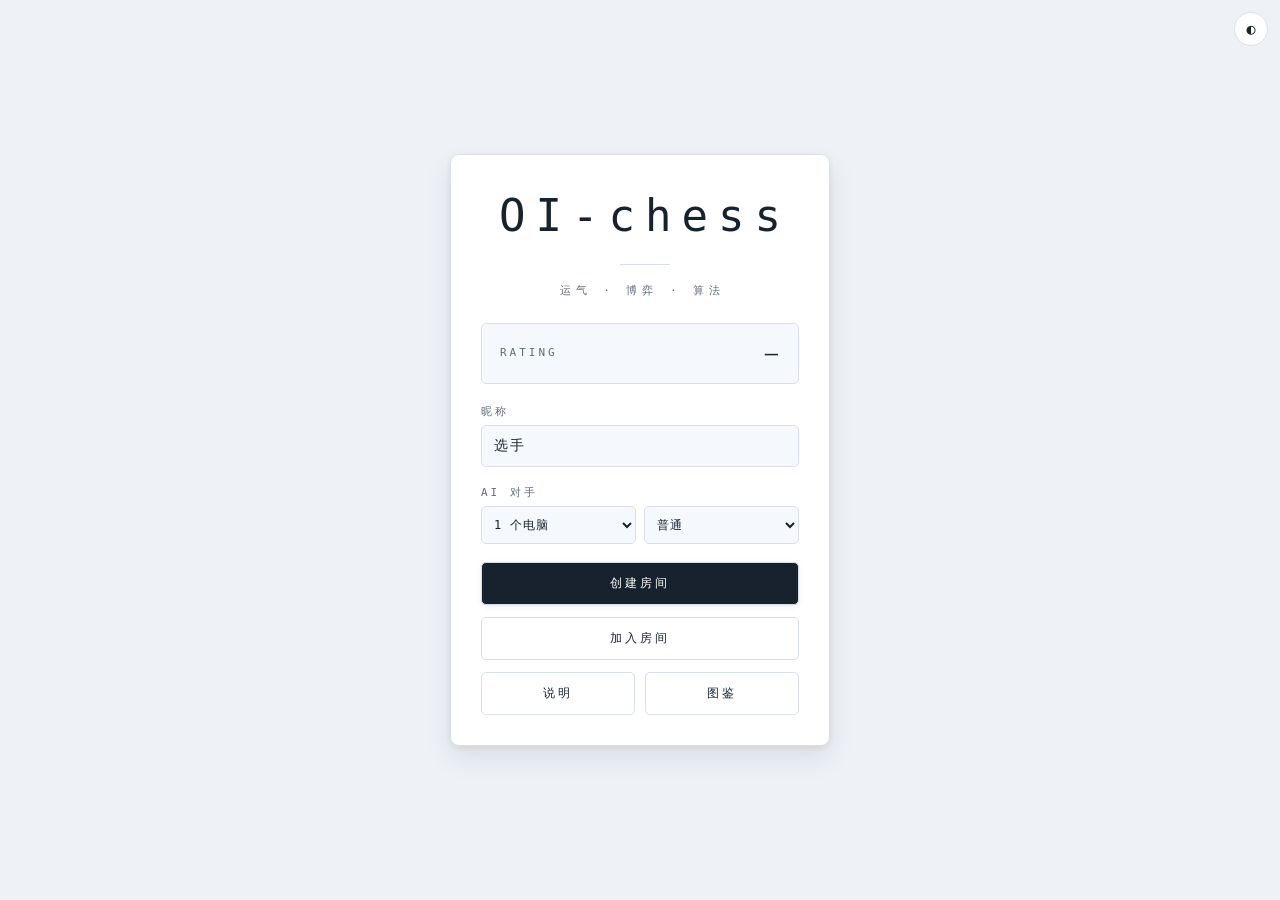
==== commit 663ee8a5: "新增 AI 对战：可选 1~3 个电脑对手 / 三档难度（v1.8.0-ai-battle） 后端：AI 玩家模型（ai: cid / isAi / aiLevel）、Room.add_ai、_ai_" ====
--- a/static/index.html
+++ b/static/index.html
@@ -4,8 +4,8 @@
 <meta charset="UTF-8">
 <meta name="viewport" content="width=device-width, initial-scale=1.0, maximum-scale=1.0, user-scalable=no">
 <title>OI-chess</title>
-<meta name="oi-chess-release" content="v1.7.5-maintainability">
-<link rel="stylesheet" href="/static/style.css?v=ui-polish-1">
+<meta name="oi-chess-release" content="v1.8.0-ai-battle">
+<link rel="stylesheet" href="/static/style.css?v=ai-battle-1">
 </head>
 <body>
 
@@ -27,6 +27,22 @@
         <label>昵称</label>
         <input type="text" id="nickname" value="选手" maxlength="12">
       </div>
+      <div class="input-group">
+        <label>AI 对手</label>
+        <div class="ai-setup-row">
+          <select id="aiCount" aria-label="电脑对手数量">
+            <option value="0">不加电脑</option>
+            <option value="1" selected>1 个电脑</option>
+            <option value="2">2 个电脑</option>
+            <option value="3">3 个电脑</option>
+          </select>
+          <select id="aiLevel" aria-label="电脑难度">
+            <option value="easy">简单</option>
+            <option value="normal" selected>普通</option>
+            <option value="hard">困难</option>
+          </select>
+        </div>
+      </div>
       <button class="btn primary" onclick="createRoom()">创建房间</button>
       <button class="btn" onclick="showRoomList()">加入房间</button>
       <button class="btn" id="rejoinBtn" style="display:none" onclick="rejoin()">回到房间</button>
@@ -48,6 +64,14 @@
 
     <div class="lobby-actions">
       <button class="btn" onclick="leaveRoom()">离开</button>
+      <span id="aiControls" class="ai-controls" style="display:none">
+        <select id="lobbyAiLevel" aria-label="电脑难度">
+          <option value="easy">简单</option>
+          <option value="normal" selected>普通</option>
+          <option value="hard">困难</option>
+        </select>
+        <button class="btn" onclick="addAi()">+ 添加电脑</button>
+      </span>
       <button class="btn primary" onclick="startGame()" id="startBtn">开始游戏</button>
     </div>
 
@@ -104,7 +128,7 @@
 
       <div class="opponents" id="opponents"></div>
       <div class="bonds hidden" id="bondList"></div>
-      <small id="uiBuild" style="font-size:10px;color:var(--muted)">界面版本 ui-polish-1</small>
+      <small id="uiBuild" style="font-size:10px;color:var(--muted)">界面版本 ai-battle-1</small>
     </aside>
 
     <!-- ========== 棋盘 ========== -->
@@ -201,7 +225,7 @@
       <p>准备期（可购买、布阵，<b>无倒计时</b>）→ 所有存活玩家点击「准备」后<b>立即开战</b> → 战斗 30s（两块 4×8 棋盘合并为 8×8，棋子自动博弈）→ 结算 → 下一回合。</p>
 
       <h3>二、半场与站位</h3>
-      <p>每人拥有 <b>4 行 × 8 列 = 32 格</b> 半场，最多 15 个棋子。8 人合计 256 格 = 16×16 大棋盘。棋盘格子始终是正方形，视角固定：自己永远在下方。</p>
+      <p>每人拥有 <b>4 行 × 8 列 = 32 格</b> 半场，最多 20 个棋子。8 人合计 256 格 = 16×16 大棋盘。棋盘格子始终是正方形，视角固定：自己永远在下方。</p>
       <p><b>双方完全镜像</b>：不管你是 A 还是 B，准备期棋盘的 <b>第 0 行都是自己的前排</b>（贴着中线），第 3 行都是后排；战斗期这一行也始终画在你半场最靠近对手的位置。同一份布阵放在谁手里含义完全一样。</p>
       <p>战斗中棋子不会越过中线：自己 y ∈ [4,7]，对手 y ∈ [0,3]。因此 <b>两个半场之间的最小距离是 4</b>，射程低于 4 的棋子将永远打不到对面后排——所有卡牌射程都 ≥ 4。棋子会优先沿较远的轴接近目标，该轴被中线挡住时自动改走另一轴，所以近战一定会绕到你面前。</p>
 
@@ -281,6 +305,14 @@
         <li>左侧状态栏实时显示各流派的数量、当前档位与距离下一档还差几张</li>
         <li>场上最多 <b>20</b> 个棋子，备战席最多 <b>10</b> 张</li>
       </ul>
+
+      <h3>十三、与电脑对战</h3>
+      <ul>
+        <li>创建房间时可直接带上 <b>1~3 个电脑对手</b>，选「不加电脑」就是纯真人房；房主还能在等待大厅点「+ 添加电脑」继续加人。</li>
+        <li>难度分 <b>简单 / 普通 / 困难</b>：只影响电脑每回合愿意花多少钱、刷新几次商店、最多上阵多少棋子、以及多爱凑同流派羁绊；<b>卡牌数值双方完全一致</b>。</li>
+        <li>电脑会在每个准备期自己买卡、布阵并点「准备」。<b>你点「准备」后全队立即开战</b>，不用等倒计时。</li>
+        <li>电脑使用独立随机流，不占用玩家档案、不参与 Rating 排名，也不会改动卡牌战斗的随机结果；真人全部离开后房间会自动回收。</li>
+      </ul>
     </div>
   </div>
 </div>
@@ -296,6 +328,6 @@
   </div>
 </div>
 
-<script src="/static/script.js?v=ui-polish-1"></script>
+<script src="/static/script.js?v=ai-battle-1"></script>
 </body>
 </html>
--- a/static/style.css
+++ b/static/style.css
@@ -1011,3 +1011,23 @@
 @media (prefers-reduced-motion: reduce) {
   .shop-card:hover:not(.disabled) { transform: none; }
 }
+
+/* ---------- v1.8.0 · AI 对战入口与「电脑」标签 ---------- */
+/* 本层只新增控件与标签，不改任何既有布局尺寸、网格模板与定位 */
+.ai-setup-row { display: flex; gap: 8px; }
+.ai-setup-row select { flex: 1; min-width: 0; }
+.ai-setup-row select, .ai-controls select {
+  padding: 10px 8px; background: var(--surface-2); color: var(--fg);
+  border: 1px solid var(--line); border-radius: var(--radius-sm);
+  font-size: 12px; font-family: inherit; letter-spacing: 1px; outline: none;
+}
+.ai-setup-row select:focus, .ai-controls select:focus {
+  border-color: var(--accent); box-shadow: 0 0 0 2px var(--accent-soft);
+}
+.ai-controls { display: inline-flex; align-items: center; gap: 8px; }
+.ai-tag {
+  display: inline-block; padding: 1px 6px; font-size: 9px; line-height: 1.5;
+  color: var(--accent); background: var(--accent-soft);
+  border: 1px solid var(--accent); border-radius: 3px;
+  letter-spacing: 1px; vertical-align: middle; white-space: nowrap;
+}
